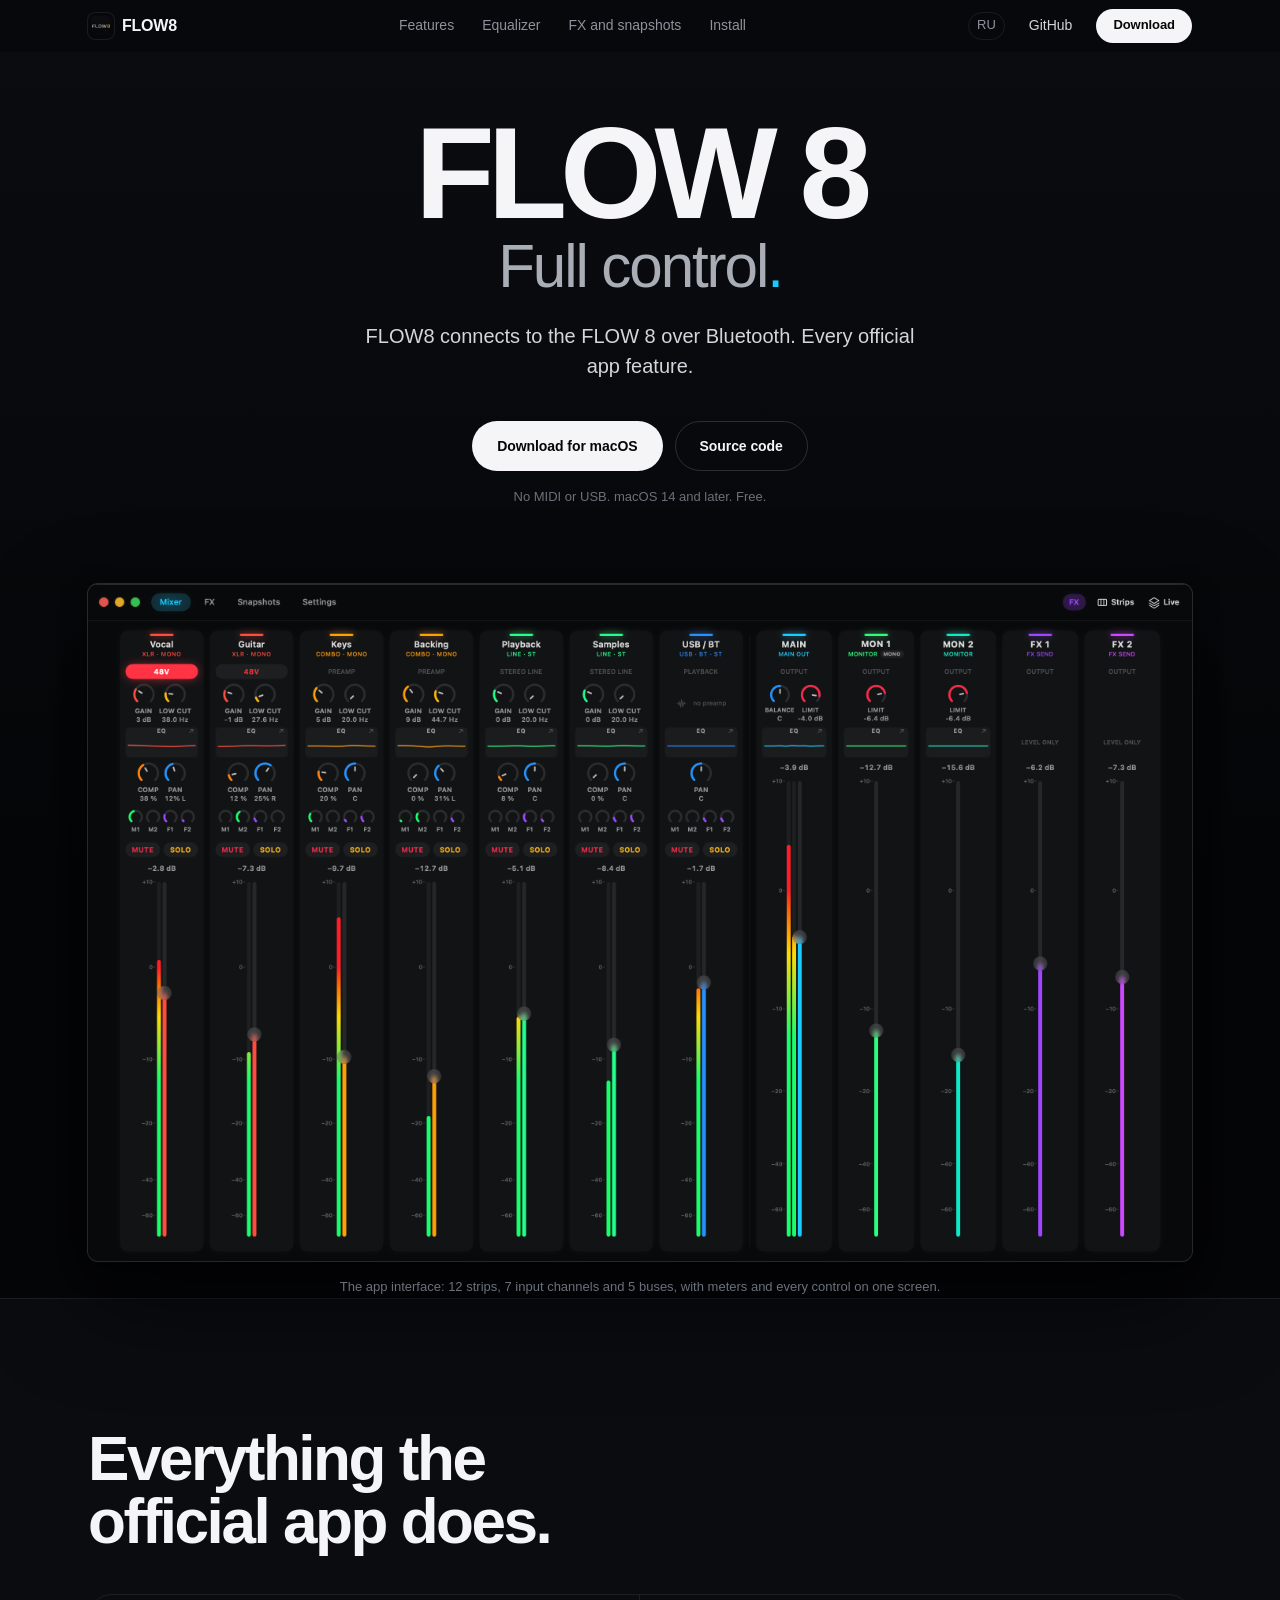
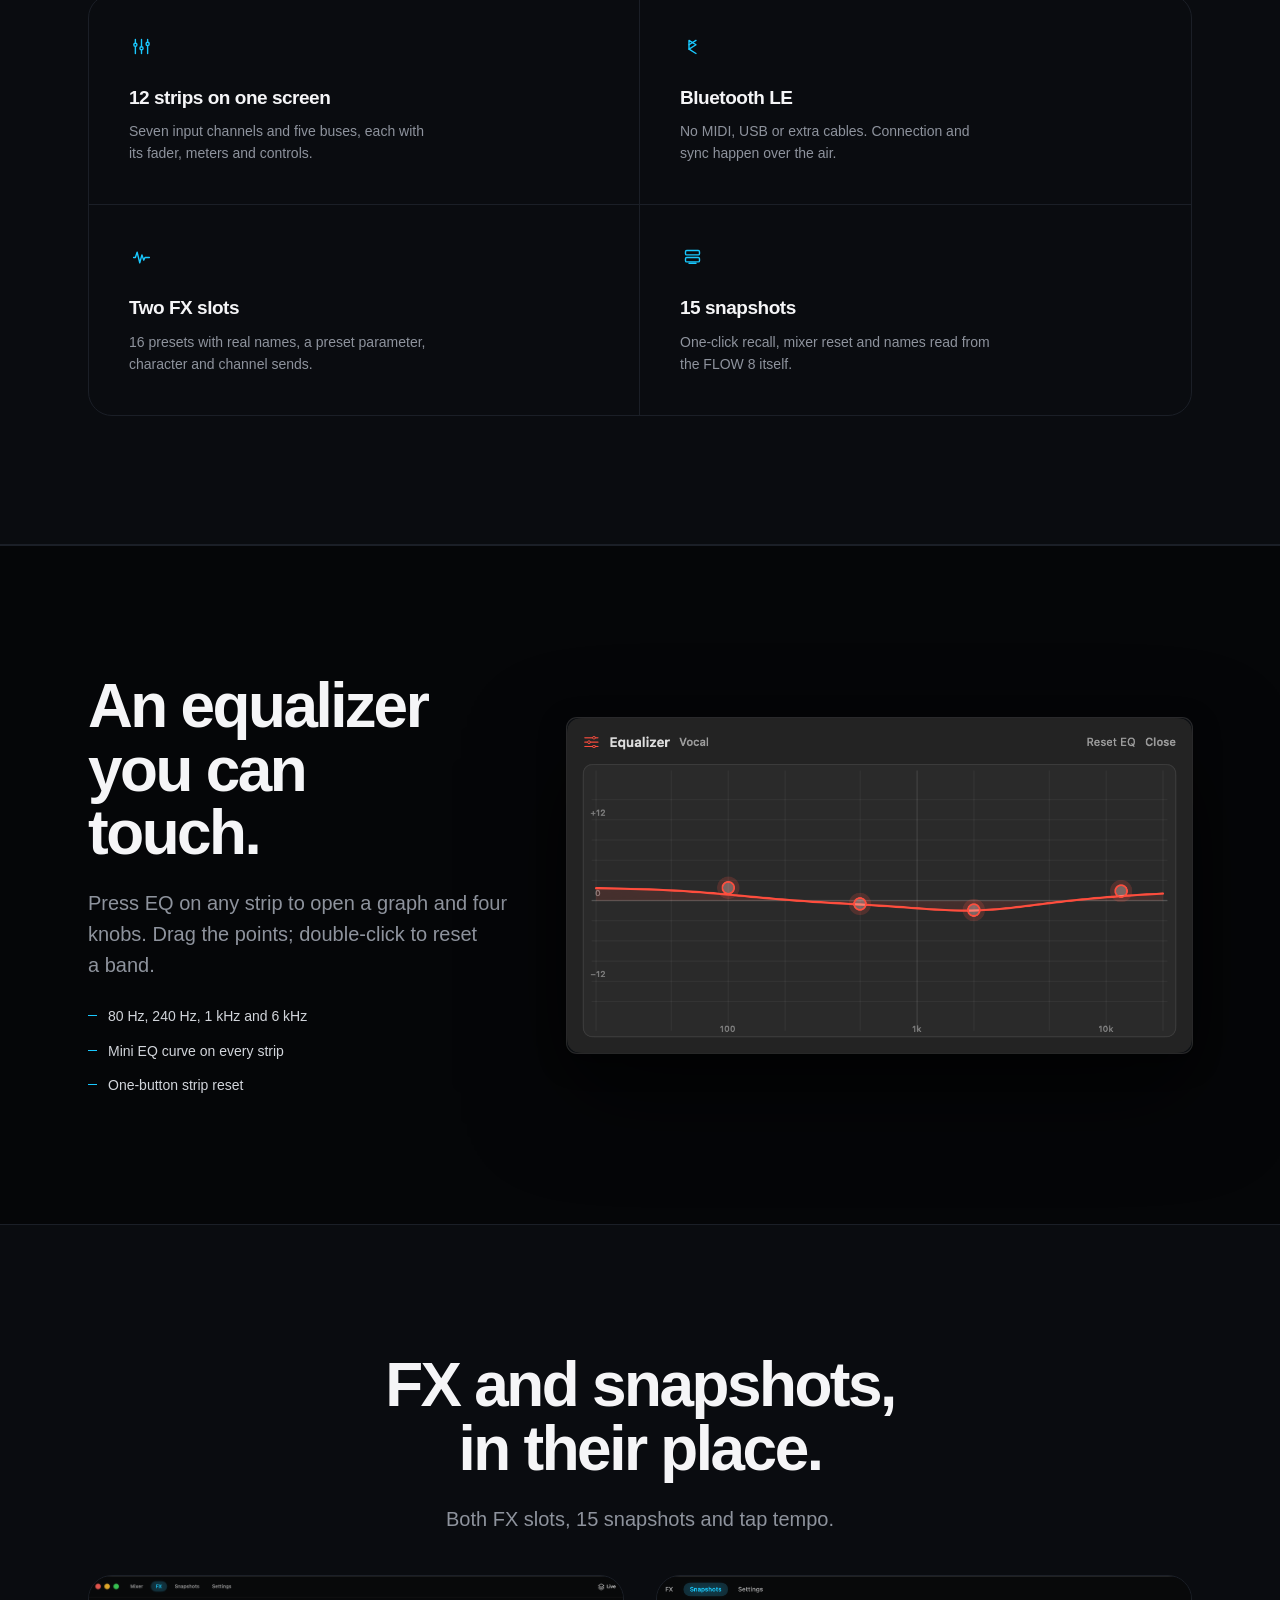
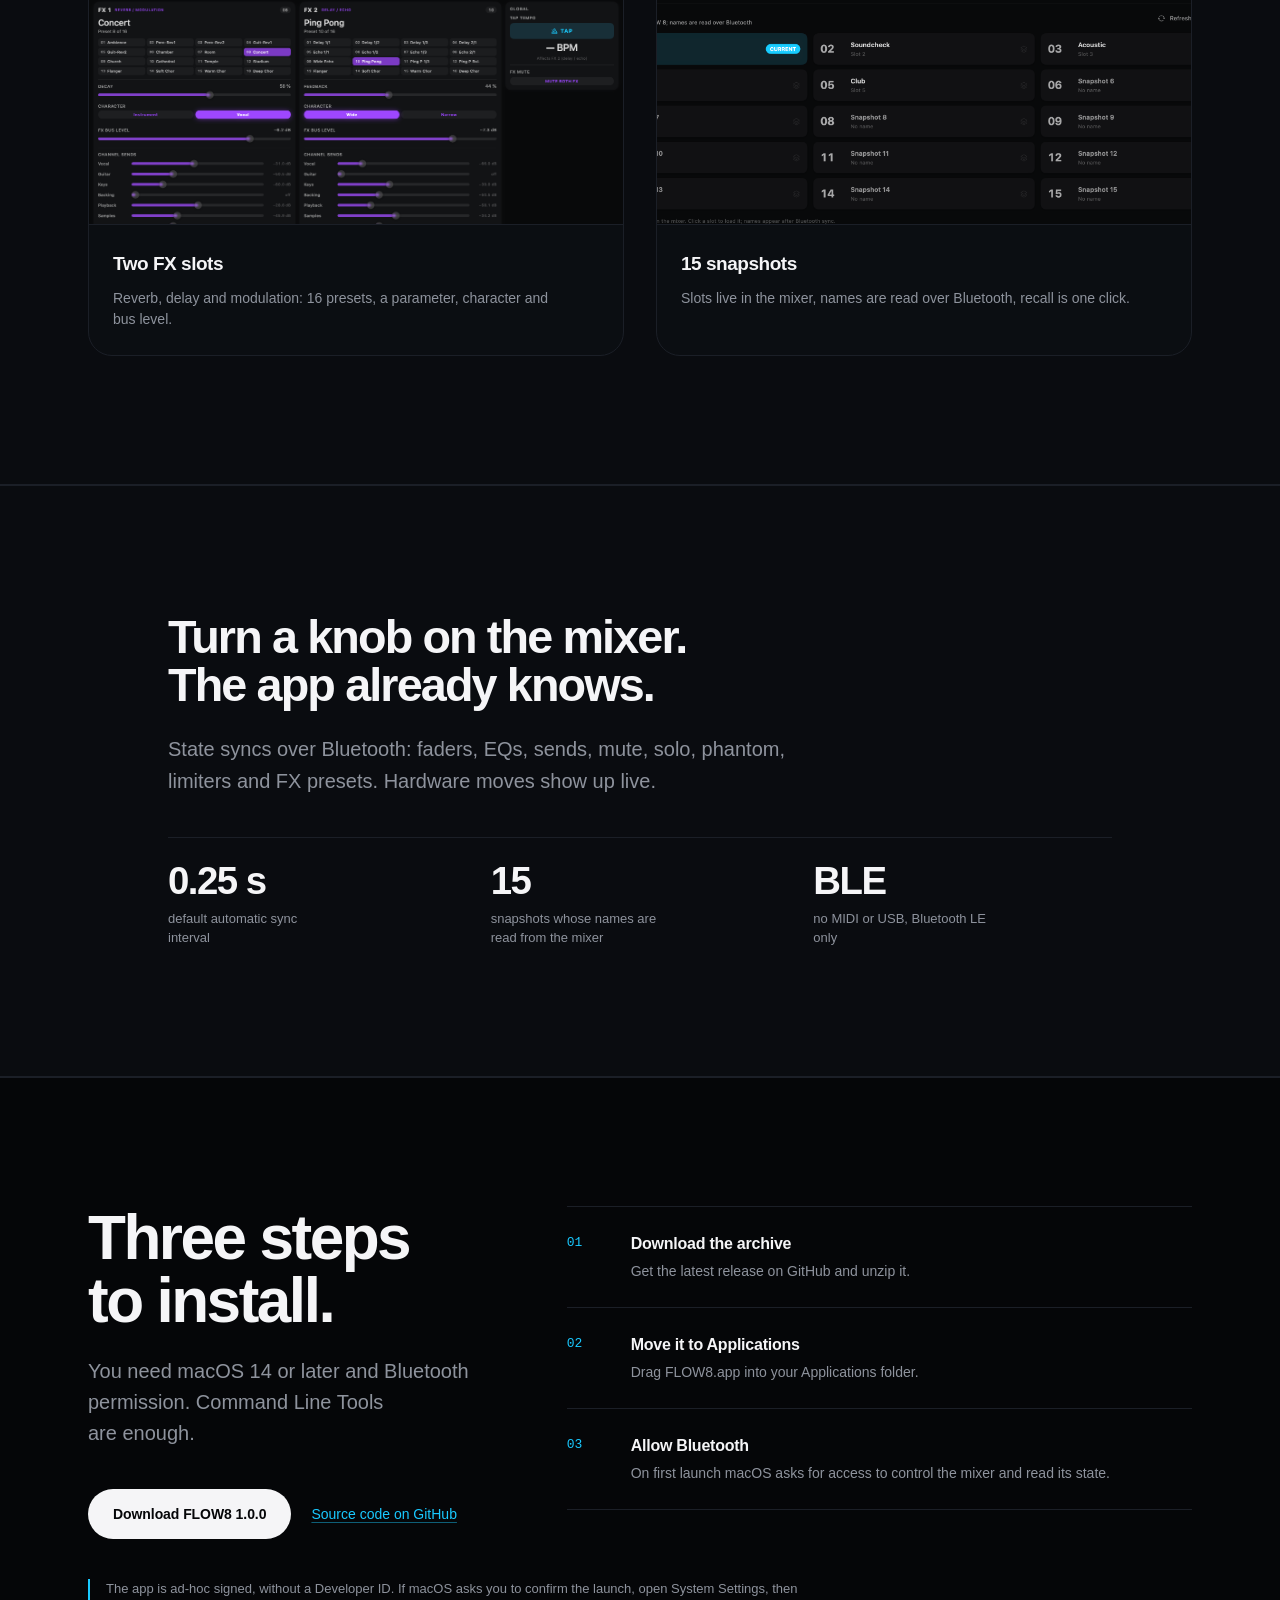
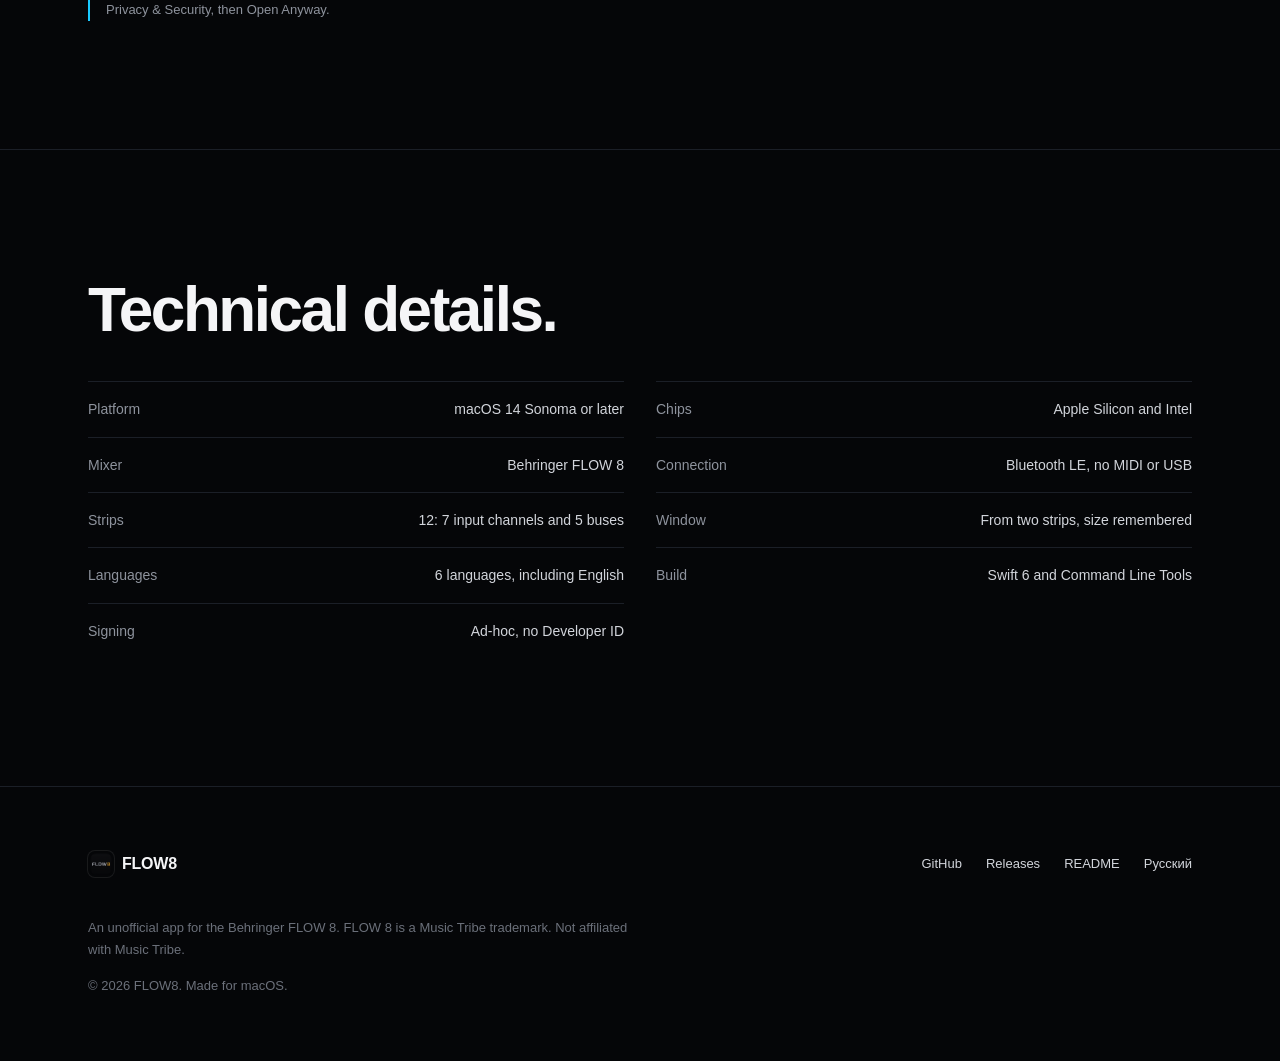
==== docs/index.html @ 112e3b73 "FLOW8 1.0.0: native macOS control for the Behringer FLOW 8" ====
<!doctype html>
<html lang="en">
<head>
  <meta charset="utf-8">
  <meta name="viewport" content="width=device-width, initial-scale=1">
  <title>FLOW8: full control of the Behringer FLOW 8 over Bluetooth</title>
  <meta name="description" content="A native macOS app that controls the Behringer FLOW 8 over Bluetooth: every channel, EQ, FX and snapshot. The full feature set of the official app, without MIDI or USB.">
  <meta name="theme-color" content="#050608">
  <link rel="canonical" href="https://repentov-dev.github.io/FLOW8/">
  <link rel="alternate" hreflang="en" href="https://repentov-dev.github.io/FLOW8/">
  <link rel="alternate" hreflang="ru" href="https://repentov-dev.github.io/FLOW8/ru/">
  <link rel="alternate" hreflang="x-default" href="https://repentov-dev.github.io/FLOW8/">
  <link rel="icon" type="image/png" href="assets/app-icon.png">
  <link rel="apple-touch-icon" href="assets/apple-touch-icon.png">
  <link rel="preload" as="image" href="assets/flow8-mixer.png">

  <meta property="og:type" content="website">
  <meta property="og:locale" content="en_US">
  <meta property="og:locale:alternate" content="ru_RU">
  <meta property="og:title" content="FLOW8: full control of the Behringer FLOW 8 over Bluetooth">
  <meta property="og:description" content="Every channel, EQ, FX and snapshot in a native macOS app. Connects to the mixer over Bluetooth, without MIDI or USB.">
  <meta property="og:url" content="https://repentov-dev.github.io/FLOW8/">
  <meta property="og:image" content="https://repentov-dev.github.io/FLOW8/assets/og.png">
  <meta property="og:image:width" content="1200">
  <meta property="og:image:height" content="630">
  <meta name="twitter:card" content="summary_large_image">

  <link rel="stylesheet" href="css/site.css">
</head>
<body>
  <a class="skip-link" href="#main">Skip to content</a>

  <header class="nav" data-nav>
    <div class="nav-inner container">
      <a class="brand" href="#top" aria-label="FLOW8, back to top">
        <img src="assets/app-icon.png" width="26" height="26" alt="">
        <span>FLOW8</span>
      </a>

      <nav class="nav-links" aria-label="Primary">
        <a href="#features">Features</a>
        <a href="#eq">Equalizer</a>
        <a href="#fx">FX and snapshots</a>
        <a href="#install">Install</a>
      </nav>

      <div class="nav-actions">
        <a class="lang-switch" href="ru/" hreflang="ru" lang="ru" aria-label="Switch to Russian">RU</a>
        <a class="nav-github" href="https://github.com/repentov-dev/FLOW8">GitHub</a>
        <a class="btn btn-primary btn-small" href="https://github.com/repentov-dev/FLOW8/releases/latest">Download</a>
      </div>
    </div>
  </header>

  <main id="main">
    <section class="hero" id="top">
      <div class="container hero-copy">
        <h1>
          <span class="hero-name">FLOW 8</span>
          <span class="hero-line">Full control<span class="hero-dot">.</span></span>
        </h1>
        <p class="hero-lead">FLOW8 connects to the FLOW 8 over Bluetooth. Every official app feature.</p>
        <div class="hero-actions">
          <a class="btn btn-primary" href="https://github.com/repentov-dev/FLOW8/releases/latest">Download for macOS</a>
          <a class="btn btn-ghost" href="https://github.com/repentov-dev/FLOW8">Source code</a>
        </div>
        <p class="hero-facts">No MIDI or USB. macOS 14 and later. Free.</p>
      </div>

      <div class="hero-stage">
        <figure class="shot shot-hero">
          <div class="shot-frame">
            <img src="assets/flow8-mixer.png" width="2800" height="1718" fetchpriority="high"
                 alt="The FLOW8 window with seven channels and five buses, including faders, knobs, equalizers and level meters.">
          </div>
          <figcaption>The app interface: 12 strips, 7 input channels and 5 buses, with meters and every control on one screen.</figcaption>
        </figure>
      </div>
    </section>

    <section class="section section-features" id="features">
      <div class="container">
        <header class="section-head reveal">
          <h2>Everything the official app does.</h2>
        </header>

        <div class="feature-grid reveal" data-delay="1">
          <article class="feature">
            <div class="feature-icon" aria-hidden="true">
              <svg viewBox="0 0 24 24">
                <path d="M5 4v4M5 12v8M12 4v8M12 16v4M19 4v3M19 11v9"/>
                <circle cx="5" cy="10" r="1.8"/>
                <circle cx="12" cy="14" r="1.8"/>
                <circle cx="19" cy="9" r="1.8"/>
              </svg>
            </div>
            <h3>12 strips on one screen</h3>
            <p>Seven input channels and five buses, each with its fader, meters and controls.</p>
          </article>

          <article class="feature">
            <div class="feature-icon" aria-hidden="true">
              <svg viewBox="0 0 24 24">
                <path d="M8 5l8 5-8 5V5z"/>
                <path d="M8 15l8 5"/>
                <path d="M16 5l-8 5"/>
              </svg>
            </div>
            <h3>Bluetooth LE</h3>
            <p>No MIDI, USB or extra cables. Connection and sync happen over the air.</p>
          </article>

          <article class="feature">
            <div class="feature-icon" aria-hidden="true">
              <svg viewBox="0 0 24 24">
                <path d="M3 12h2l2-6 3 12 2.5-9 2 6 1.5-3h5"/>
              </svg>
            </div>
            <h3>Two FX slots</h3>
            <p>16 presets with real names, a preset parameter, character and channel sends.</p>
          </article>

          <article class="feature">
            <div class="feature-icon" aria-hidden="true">
              <svg viewBox="0 0 24 24">
                <rect x="4" y="4" width="16" height="5" rx="1.4"/>
                <rect x="4" y="12" width="16" height="5" rx="1.4"/>
                <path d="M8 18.5h8"/>
              </svg>
            </div>
            <h3>15 snapshots</h3>
            <p>One-click recall, mixer reset and names read from the FLOW 8 itself.</p>
          </article>
        </div>
      </div>
    </section>

    <section class="section" id="eq">
      <div class="container split reveal">
        <div class="split-copy">
          <h2>An equalizer you can touch.</h2>
          <p>Press EQ on any strip to open a graph and four knobs. Drag the points; double-click to reset a band.</p>
          <ul class="ticks">
            <li>80 Hz, 240 Hz, 1 kHz and 6 kHz</li>
            <li>Mini EQ curve on every strip</li>
            <li>One-button strip reset</li>
          </ul>
        </div>

        <figure class="shot shot-eq">
          <div class="shot-frame">
            <img src="assets/flow8-eq.png" width="1120" height="600" loading="lazy"
                 alt="The FLOW8 equalizer window with an EQ curve and four draggable points at 80 Hz, 240 Hz, 1 kHz and 6 kHz.">
          </div>
        </figure>
      </div>
    </section>

    <section class="section section-features" id="fx">
      <div class="container">
        <header class="section-head center reveal">
          <h2>FX and snapshots, in their place.</h2>
          <p>Both FX slots, 15 snapshots and tap tempo.</p>
        </header>

        <div class="cards-2">
          <article class="card reveal">
            <div class="card-media">
              <img src="assets/flow8-fx.png" width="2360" height="1146" loading="lazy"
                   alt="The FLOW8 FX page with two slots, presets, parameters and sends for every channel.">
            </div>
            <div class="card-body">
              <h3>Two FX slots</h3>
              <p>Reverb, delay and modulation: 16 presets, a parameter, character and bus level.</p>
            </div>
          </article>

          <article class="card reveal" data-delay="1">
            <div class="card-media">
              <img src="assets/flow8-snapshots.png" width="2360" height="850" loading="lazy"
                   alt="The FLOW8 snapshots page with fifteen slots, named presets and the current slot highlighted.">
            </div>
            <div class="card-body">
              <h3>15 snapshots</h3>
              <p>Slots live in the mixer, names are read over Bluetooth, recall is one click.</p>
            </div>
          </article>
        </div>
      </div>
    </section>

    <section class="section section-sync" id="sync">
      <div class="container sync reveal">
        <h2>Turn a knob on the mixer. The app already knows.</h2>
        <p>State syncs over Bluetooth: faders, EQs, sends, mute, solo, phantom, limiters and FX presets. Hardware moves show up live.</p>

        <div class="sync-metrics">
          <div>
            <strong>0.25 s</strong>
            <span>default automatic sync interval</span>
          </div>
          <div>
            <strong>15</strong>
            <span>snapshots whose names are read from the mixer</span>
          </div>
          <div>
            <strong>BLE</strong>
            <span>no MIDI or USB, Bluetooth LE only</span>
          </div>
        </div>
      </div>
    </section>

    <section class="section" id="install">
      <div class="container">
        <div class="install-grid reveal">
          <div class="install-copy">
            <h2>Three steps to install.</h2>
            <p>You need macOS 14 or later and Bluetooth permission. Command Line Tools are enough.</p>
            <div class="install-actions">
              <a class="btn btn-primary" href="https://github.com/repentov-dev/FLOW8/releases/latest">Download FLOW8 1.0.0</a>
              <a class="text-link" href="https://github.com/repentov-dev/FLOW8">Source code on GitHub</a>
            </div>
          </div>

          <ol class="steps">
            <li>
              <div>
                <h3>Download the archive</h3>
                <p>Get the latest release on GitHub and unzip it.</p>
              </div>
            </li>
            <li>
              <div>
                <h3>Move it to Applications</h3>
                <p>Drag FLOW8.app into your Applications folder.</p>
              </div>
            </li>
            <li>
              <div>
                <h3>Allow Bluetooth</h3>
                <p>On first launch macOS asks for access to control the mixer and read its state.</p>
              </div>
            </li>
          </ol>
        </div>

        <p class="install-note reveal">The app is ad-hoc signed, without a Developer ID. If macOS asks you to confirm the launch, open System Settings, then Privacy &amp; Security, then Open Anyway.</p>
      </div>
    </section>

    <section class="section" id="specs">
      <div class="container">
        <header class="section-head reveal">
          <h2>Technical details.</h2>
        </header>

        <dl class="specs reveal" data-delay="1">
          <div>
            <dt>Platform</dt>
            <dd>macOS 14 Sonoma or later</dd>
          </div>
          <div>
            <dt>Chips</dt>
            <dd>Apple Silicon and Intel</dd>
          </div>
          <div>
            <dt>Mixer</dt>
            <dd>Behringer FLOW 8</dd>
          </div>
          <div>
            <dt>Connection</dt>
            <dd>Bluetooth LE, no MIDI or USB</dd>
          </div>
          <div>
            <dt>Strips</dt>
            <dd>12: 7 input channels and 5 buses</dd>
          </div>
          <div>
            <dt>Window</dt>
            <dd>From two strips, size remembered</dd>
          </div>
          <div>
            <dt>Languages</dt>
            <dd>6 languages, including English</dd>
          </div>
          <div>
            <dt>Build</dt>
            <dd>Swift 6 and Command Line Tools</dd>
          </div>
          <div>
            <dt>Signing</dt>
            <dd>Ad-hoc, no Developer ID</dd>
          </div>
        </dl>
      </div>
    </section>
  </main>

  <footer class="footer">
    <div class="container">
      <div class="footer-top">
        <a class="brand" href="#top" aria-label="FLOW8, back to top">
          <img src="assets/app-icon.png" width="26" height="26" alt="">
          <span>FLOW8</span>
        </a>
        <nav class="footer-links" aria-label="Links">
          <a href="https://github.com/repentov-dev/FLOW8">GitHub</a>
          <a href="https://github.com/repentov-dev/FLOW8/releases">Releases</a>
          <a href="https://github.com/repentov-dev/FLOW8#readme">README</a>
          <a href="ru/" hreflang="ru" lang="ru">Русский</a>
        </nav>
      </div>
      <p class="footer-note">An unofficial app for the Behringer FLOW 8. FLOW 8 is a Music Tribe trademark. Not affiliated with Music Tribe.</p>
      <p class="footer-legal">© 2026 FLOW8. Made for macOS.</p>
    </div>
  </footer>

  <script src="js/site.js" defer></script>
</body>
</html>
---- docs/css/site.css ----
/* Hallmark · shape: Stage hero + one proof per capability · genre: modern-minimal · theme: Apple (by request) · job: download the app · idea: "Every strip of the mixer on one screen, lit like a product." · vibe: "quiet, precise, dark, confident"
 * paper: #050608 · accent: #19c9ff · display: system SF · body: system SF · hero: FLOW 8 wordmark over the full mixer · nav: translucent bar, wordmark and one action · footer: wordmark, links, disclaimer · imagery: real app screenshots · signature: all 12 strips visible at once
 * axes: dark/grotesk-sans/cool · posture: product on a stage · contrast: pass · fold: pass · v2.0.0 */
/* Hallmark · pre-emit critique: P5 H5 E4 S4 R5 V4 · weakest: E, expression is carried by the real screenshots, so the page around them stays quiet and lets the interface be the loud part */
/* Hallmark · waive 1 · Apple-style page on the platform face · a webfont would be a pastiche, and SF ships the optical sizing and tracking this page needs */
@import url("./tokens.css");
@import url("./base.css");

/* ---------- Navigation ---------- */

.nav {
  position: fixed;
  inset: 0 0 auto;
  z-index: var(--z-nav);
  height: 52px;
  background: var(--color-nav);
  border-bottom: var(--rule-hair) solid transparent;
  -webkit-backdrop-filter: blur(22px) saturate(160%);
  backdrop-filter: blur(22px) saturate(160%);
  transition:
    background-color var(--dur-short) var(--ease-out),
    border-color var(--dur-short) var(--ease-out);
}

.nav.is-scrolled {
  background: var(--color-nav-strong);
  border-bottom-color: var(--color-hairline);
}

.nav-inner {
  max-width: var(--container);
  height: 100%;
  display: flex;
  align-items: center;
  justify-content: space-between;
  gap: var(--space-lg);
}

.brand {
  display: inline-flex;
  align-items: center;
  gap: var(--space-xs);
  color: var(--color-ink);
  font-family: var(--font-display);
  font-size: var(--text-md);
  font-weight: 600;
  letter-spacing: -0.015em;
  text-decoration: none;
  flex: none;
}

.brand img {
  width: 26px;
  height: 26px;
  border-radius: 7px;
  box-shadow: 0 0 0 1px var(--color-hairline);
}

.nav-links {
  display: flex;
  align-items: center;
  gap: 28px;
  font-size: var(--text-sm);
  color: var(--color-muted);
}

.nav-links a {
  text-decoration: none;
  transition: color var(--dur-micro) var(--ease-out);
}

.nav-links a:hover { color: var(--color-ink); }

.nav-actions {
  display: flex;
  align-items: center;
  gap: var(--space-lg);
  flex: none;
}

.lang-switch {
  display: inline-flex;
  align-items: center;
  justify-content: center;
  min-width: 32px;
  height: 28px;
  padding: 0 var(--space-xs);
  border: var(--rule-hair) solid var(--color-hairline);
  border-radius: var(--radius-pill);
  color: var(--color-muted);
  font-size: var(--text-xs);
  font-weight: 500;
  text-decoration: none;
  transition:
    color var(--dur-micro) var(--ease-out),
    border-color var(--dur-micro) var(--ease-out);
}

.lang-switch:hover {
  color: var(--color-ink);
  border-color: var(--color-rule-strong);
}

.nav-github {
  font-size: var(--text-sm);
  color: var(--color-ink-2);
  text-decoration: none;
  transition: color var(--dur-micro) var(--ease-out);
}

.nav-github:hover { color: var(--color-ink); }

/* ---------- Buttons ---------- */

.btn {
  display: inline-flex;
  align-items: center;
  justify-content: center;
  gap: var(--space-xs);
  height: 50px;
  padding: 0 var(--space-lg);
  border: var(--rule-hair) solid transparent;
  border-radius: var(--radius-pill);
  font-family: var(--font-body);
  font-size: var(--text-sm);
  font-weight: 600;
  letter-spacing: -0.005em;
  text-decoration: none;
  cursor: pointer;
  transition:
    background-color var(--dur-micro) var(--ease-out),
    border-color var(--dur-micro) var(--ease-out),
    color var(--dur-micro) var(--ease-out),
    transform var(--dur-micro) var(--ease-out);
}

.btn:active { transform: scale(0.98); }

.btn-primary {
  background: var(--color-ink);
  color: var(--color-paper);
}

.btn-primary:hover { background: var(--color-white); }

.btn-ghost {
  background: transparent;
  border-color: var(--color-hairline-strong);
  color: var(--color-ink);
}

.btn-ghost:hover {
  background: var(--color-card-hi);
  border-color: var(--color-rule-strong);
}

.btn-small {
  height: 34px;
  padding: 0 var(--space-md);
  font-size: var(--text-xs);
}

/* ---------- Hero ---------- */

.hero {
  position: relative;
  padding: calc(52px + var(--space-2xl)) 0 0;
  background: linear-gradient(180deg, var(--color-paper-2) 0%, var(--color-paper) 68%);
  isolation: isolate;
}

.hero-copy {
  max-width: var(--container);
  text-align: center;
}

.hero h1 {
  font-size: var(--text-hero-name);
  line-height: 0.88;
  letter-spacing: -0.055em;
  color: var(--color-ink);
}

.hero-name { display: block; }

.hero-line {
  display: block;
  margin-top: 0.08em;
  font-size: var(--text-hero-line);
  font-weight: 500;
  line-height: 1.02;
  letter-spacing: -0.035em;
  color: var(--color-ink-3);
}

.hero-dot { color: var(--color-accent); }

.hero-lead {
  max-width: 660px;
  margin: var(--space-lg) auto 0;
  color: var(--color-ink-2);
  font-size: var(--text-lead);
  line-height: 1.5;
}

.hero-actions {
  display: flex;
  flex-wrap: wrap;
  justify-content: center;
  gap: var(--space-sm);
  margin-top: var(--space-xl);
}

.hero-facts {
  margin-top: var(--space-md);
  color: var(--color-dim);
  font-size: var(--text-xs);
}

.hero-stage {
  position: relative;
  max-width: var(--container);
  margin: clamp(44px, 6vw, 76px) auto 0;
  padding-inline: var(--gutter);
  isolation: isolate;
}

/* ---------- Screenshot frames ---------- */

.shot { margin: 0; }

.shot-frame {
  overflow: hidden;
  background: var(--color-card);
  border-radius: var(--radius-frame);
  box-shadow: var(--shadow-frame);
}

.shot-frame img {
  width: 100%;
  height: auto;
}

.shot-hero .shot-frame { transition: transform var(--dur-long) var(--ease-out); }

.shot-hero .shot-frame:hover { transform: translateY(-4px); }

.shot figcaption {
  margin-top: var(--space-md);
  color: var(--color-dim);
  font-size: var(--text-xs);
  text-align: center;
}

/* ---------- Section grammar ---------- */

.section {
  padding-block: var(--section-gap);
  border-top: var(--rule-hair) solid var(--color-rule);
}

.section-features {
  background: var(--color-paper-2);
  color: var(--color-ink);
  border-block: var(--rule-hair) solid var(--color-rule);
}

.section-head {
  max-width: 840px;
  margin-bottom: var(--space-xl);
}

.section-head.center {
  margin-inline: auto;
  text-align: center;
}

h2 {
  font-size: var(--text-section);
  line-height: 1.02;
  letter-spacing: -0.04em;
}

.section-head p,
.split-copy > p,
.install-copy > p {
  color: var(--color-muted);
  font-size: var(--text-lead);
  line-height: 1.55;
}

.section-head p {
  margin-top: var(--space-lg);
  max-width: 560px;
}

.section-head.center p { margin-inline: auto; }

/* ---------- Feature grid ---------- */

.feature-grid {
  display: grid;
  grid-template-columns: repeat(2, minmax(0, 1fr));
  overflow: hidden;
  border: var(--rule-hair) solid var(--color-rule);
  border-radius: var(--radius-card);
  background: var(--color-paper-2);
}

.feature {
  padding: var(--space-xl);
  border-right: var(--rule-hair) solid var(--color-rule);
  border-bottom: var(--rule-hair) solid var(--color-rule);
}

.feature:nth-child(2n) { border-right: 0; }
.feature:nth-last-child(-n + 2) { border-bottom: 0; }

.feature-icon {
  display: grid;
  place-items: center;
  width: 42px;
  height: 42px;
  margin-bottom: var(--space-lg);
  width: 24px;
  height: 24px;
  color: var(--color-accent);
}

.feature-icon svg {
  width: 21px;
  height: 21px;
  stroke: currentColor;
  fill: none;
  stroke-width: 1.6;
  stroke-linecap: round;
  stroke-linejoin: round;
}

.feature h3 {
  font-size: var(--text-card);
  letter-spacing: -0.025em;
}

.feature p {
  margin-top: var(--space-xs);
  max-width: 40ch;
  color: var(--color-muted);
  font-size: var(--text-sm);
  line-height: 1.55;
}

/* ---------- Split: EQ ---------- */

.split {
  display: grid;
  grid-template-columns: minmax(0, 5fr) minmax(0, 7fr);
  gap: var(--gap-columns);
  align-items: center;
}

.split-copy h2 { max-width: 11ch; }

.split-copy > p {
  margin-top: var(--space-lg);
  max-width: 42ch;
}

.ticks {
  display: grid;
  gap: var(--space-sm);
  margin: var(--space-lg) 0 0;
  padding: 0;
  list-style: none;
}

.ticks li {
  position: relative;
  padding-left: 20px;
  color: var(--color-ink-2);
  font-size: var(--text-sm);
}

.ticks li::before {
  content: "";
  position: absolute;
  left: 0;
  top: 0.72em;
  width: 9px;
  height: var(--rule-hair);
  background: var(--color-accent);
}

.shot-eq .shot-frame { border-radius: var(--radius-media); }

/* ---------- FX and snapshots ---------- */

.cards-2 {
  display: grid;
  grid-template-columns: repeat(2, minmax(0, 1fr));
  gap: var(--gap-columns);
}

.card {
  overflow: hidden;
  color: var(--color-ink);
  border: var(--rule-hair) solid var(--color-rule);
  border-radius: var(--radius-card);
  background: var(--color-card);
}

.card-media {
  overflow: hidden;
  color: var(--color-ink);
  background: var(--color-paper-3);
  border-bottom: var(--rule-hair) solid var(--color-rule);
}

.card-media img {
  width: 100%;
  aspect-ratio: 2.15;
  object-fit: cover;
  object-position: top center;
}

.card-body { padding: var(--space-lg); }

.card-body h3 {
  font-size: var(--text-card);
  letter-spacing: -0.025em;
}

.card-body p {
  margin-top: var(--space-xs);
  color: var(--color-muted);
  font-size: var(--text-sm);
  line-height: 1.55;
}

/* ---------- Sync statement ---------- */

.section-sync {
  border-block: var(--rule-hair) solid var(--color-rule);
  background: var(--color-paper-2);
  color: var(--color-ink);
}

.sync { max-width: 1040px; }

.sync h2 {
  max-width: 22ch;
  font-size: var(--text-section-s);
}

.sync > p {
  margin-top: var(--space-lg);
  max-width: 640px;
  color: var(--color-muted);
  font-size: var(--text-lead);
}

.sync-metrics {
  display: grid;
  grid-template-columns: repeat(3, minmax(0, 1fr));
  gap: var(--space-lg);
  margin-top: var(--space-xl);
  padding-top: var(--space-lg);
  border-top: var(--rule-hair) solid var(--color-rule);
}

.sync-metrics strong {
  display: block;
  font-family: var(--font-display);
  font-size: clamp(1.8rem, 3vw, 2.5rem);
  font-weight: 600;
  letter-spacing: -0.04em;
  line-height: 1;
  font-variant-numeric: tabular-nums;
}

.sync-metrics span {
  display: block;
  max-width: 24ch;
  margin-top: var(--space-xs);
  color: var(--color-muted);
  font-size: var(--text-xs);
  line-height: 1.5;
}

/* ---------- Install ---------- */

.install-grid {
  display: grid;
  grid-template-columns: minmax(0, 5fr) minmax(0, 7fr);
  gap: var(--gap-columns);
  align-items: start;
}

.install-copy > p {
  margin-top: var(--space-lg);
  max-width: 36ch;
}

.install-actions {
  display: flex;
  flex-wrap: wrap;
  align-items: center;
  gap: 20px;
  margin-top: var(--space-xl);
}

.text-link {
  color: var(--color-accent);
  font-size: var(--text-sm);
  font-weight: 500;
  text-decoration: underline;
  text-decoration-color: color-mix(in oklab, var(--color-accent) 45%, transparent);
  text-underline-offset: 0.22em;
  transition: text-decoration-color var(--dur-micro) var(--ease-out);
}

.text-link:hover { text-decoration-color: var(--color-accent); }

.steps {
  margin: 0;
  padding: 0;
  list-style: none;
  border-top: var(--rule-hair) solid var(--color-rule);
  counter-reset: step;
}

.steps li {
  display: grid;
  grid-template-columns: 40px minmax(0, 1fr);
  gap: var(--space-lg);
  counter-increment: step;
  padding: var(--space-lg) 0;
  border-bottom: var(--rule-hair) solid var(--color-rule);
}

.steps li::before {
  content: counter(step, decimal-leading-zero);
  padding-top: 2px;
  color: var(--color-accent);
  font-family: var(--font-mono);
  font-size: var(--text-xs);
  font-weight: 500;
  font-variant-numeric: tabular-nums;
}

.steps h3 {
  font-size: var(--text-md);
  letter-spacing: -0.015em;
}

.steps p {
  margin-top: var(--space-2xs);
  color: var(--color-muted);
  font-size: var(--text-sm);
}

.install-note {
  max-width: 740px;
  margin-top: var(--space-xl);
  padding-left: var(--space-md);
  border-left: 2px solid var(--color-accent);
  color: var(--color-muted);
  font-size: var(--text-xs);
  line-height: 1.6;
}

/* ---------- Specs ---------- */

.specs {
  display: grid;
  grid-template-columns: repeat(2, minmax(0, 1fr));
  gap: 0 var(--gap-columns);
  margin: var(--space-xl) 0 0;
}

.specs > div {
  display: flex;
  justify-content: space-between;
  gap: var(--space-lg);
  padding: var(--space-md) 0;
  border-top: var(--rule-hair) solid var(--color-rule);
}

.specs dt {
  color: var(--color-muted);
  font-size: var(--text-sm);
}

.specs dd {
  margin: 0;
  color: var(--color-ink-2);
  font-size: var(--text-sm);
  text-align: right;
}

/* ---------- Footer ---------- */

.footer {
  padding: var(--space-2xl) 0;
  border-top: var(--rule-hair) solid var(--color-rule);
  color: var(--color-dim);
  font-size: var(--text-xs);
}

.footer-top {
  display: flex;
  flex-wrap: wrap;
  align-items: center;
  justify-content: space-between;
  gap: var(--space-lg);
}

.footer-links {
  display: flex;
  flex-wrap: wrap;
  gap: var(--space-lg);
}

.footer-links a {
  color: var(--color-ink-2);
  text-decoration: none;
  transition: color var(--dur-micro) var(--ease-out);
}

.footer-links a:hover { color: var(--color-ink); }

.footer-note {
  max-width: 76ch;
  margin-top: var(--space-xl);
  line-height: 1.65;
}

.footer-legal { margin-top: var(--space-md); }

/* ---------- Reveal ---------- */

html.js .reveal {
  opacity: 0;
  transform: translate3d(0, 18px, 0);
  transition:
    opacity var(--dur-long) var(--ease-out),
    transform var(--dur-long) var(--ease-out);
}

html.js .reveal[data-delay="1"] { transition-delay: 60ms; }
html.js .reveal[data-delay="2"] { transition-delay: 120ms; }
html.js .reveal[data-delay="3"] { transition-delay: 180ms; }

html.js .reveal.is-in {
  opacity: 1;
  transform: none;
}

/* ---------- Responsive ---------- */

@media (max-width: 1080px) {
  .nav-links { gap: 20px; }

  .split,
  .install-grid { gap: var(--gap-columns); }
}

@media (max-width: 900px) {
  .nav-links,
  .nav-github { display: none; }

  .split,
  .install-grid {
    grid-template-columns: minmax(0, 1fr);
  }

  .split-copy h2,
  .split-copy > p { max-width: 100%; }

  .shot-eq { order: 2; }

  .sync-metrics {
    grid-template-columns: repeat(3, minmax(0, 1fr));
    gap: var(--space-md);
  }
}

@media (max-width: 760px) {
  .hero { padding-top: calc(52px + var(--space-xl)); }

  .feature-grid,
  .cards-2,
  .specs {
    grid-template-columns: minmax(0, 1fr);
  }

  .feature {
    border-right: 0;
    border-bottom: var(--rule-hair) solid var(--color-rule);
  }

  .feature:nth-child(2n) { border-right: 0; }
  .feature:nth-last-child(-n + 2) { border-bottom: var(--rule-hair) solid var(--color-rule); }
  .feature:last-child { border-bottom: 0; }

  .specs > div:first-child { border-top: 0; }

  .card-media img { aspect-ratio: 2.1; }

  .footer-top { align-items: flex-start; flex-direction: column; }
}

@media (max-width: 620px) {
  .sync-metrics { grid-template-columns: minmax(0, 1fr); }
  .sync-metrics > div + div { padding-top: var(--space-md); border-top: var(--rule-hair) solid var(--color-rule); }

  .hero-actions .btn { width: 100%; }

  .hero-facts { line-height: 1.5; }

  .shot figcaption { text-align: left; }

  .install-actions { align-items: flex-start; flex-direction: column; }
}

@media (prefers-reduced-motion: reduce) {
  html.js .reveal {
    opacity: 1;
    transform: none;
    transition: none;
  }

  .shot-hero .shot-frame { transition: none; }
}

@media (prefers-reduced-transparency: reduce) {
  .nav {
    background: var(--color-paper);
    -webkit-backdrop-filter: none;
    backdrop-filter: none;
  }
}

@media (prefers-contrast: more) {
  :root {
    --color-muted: var(--color-muted-contrast);
    --color-dim: var(--color-dim-contrast);
    --color-rule: var(--color-rule-contrast);
  }

  .nav {
    background: var(--color-paper);
    -webkit-backdrop-filter: none;
    backdrop-filter: none;
  }

  .shot-frame,
  .card,
  .feature-grid { border-color: var(--color-hairline-strong); }
}

@supports not ((backdrop-filter: blur(1px)) or (-webkit-backdrop-filter: blur(1px))) {
  .nav { background: var(--color-paper); }
}
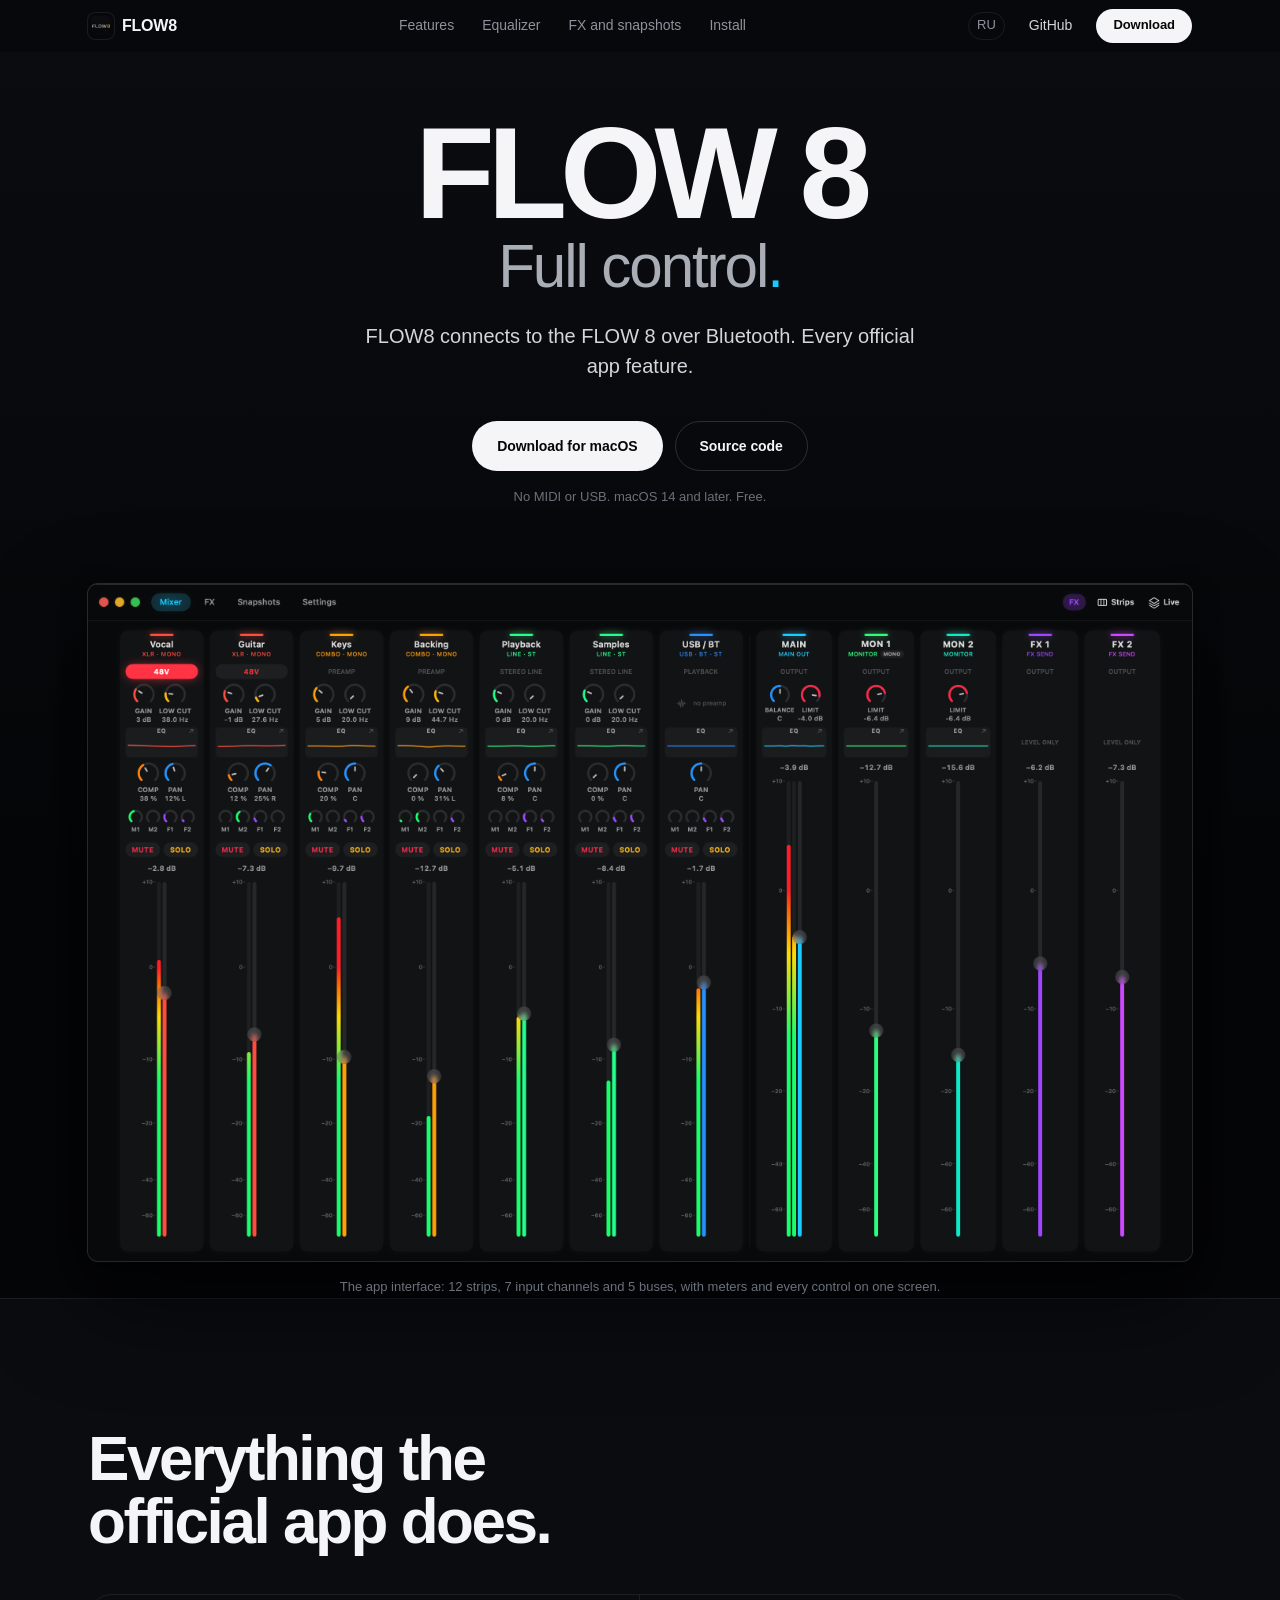
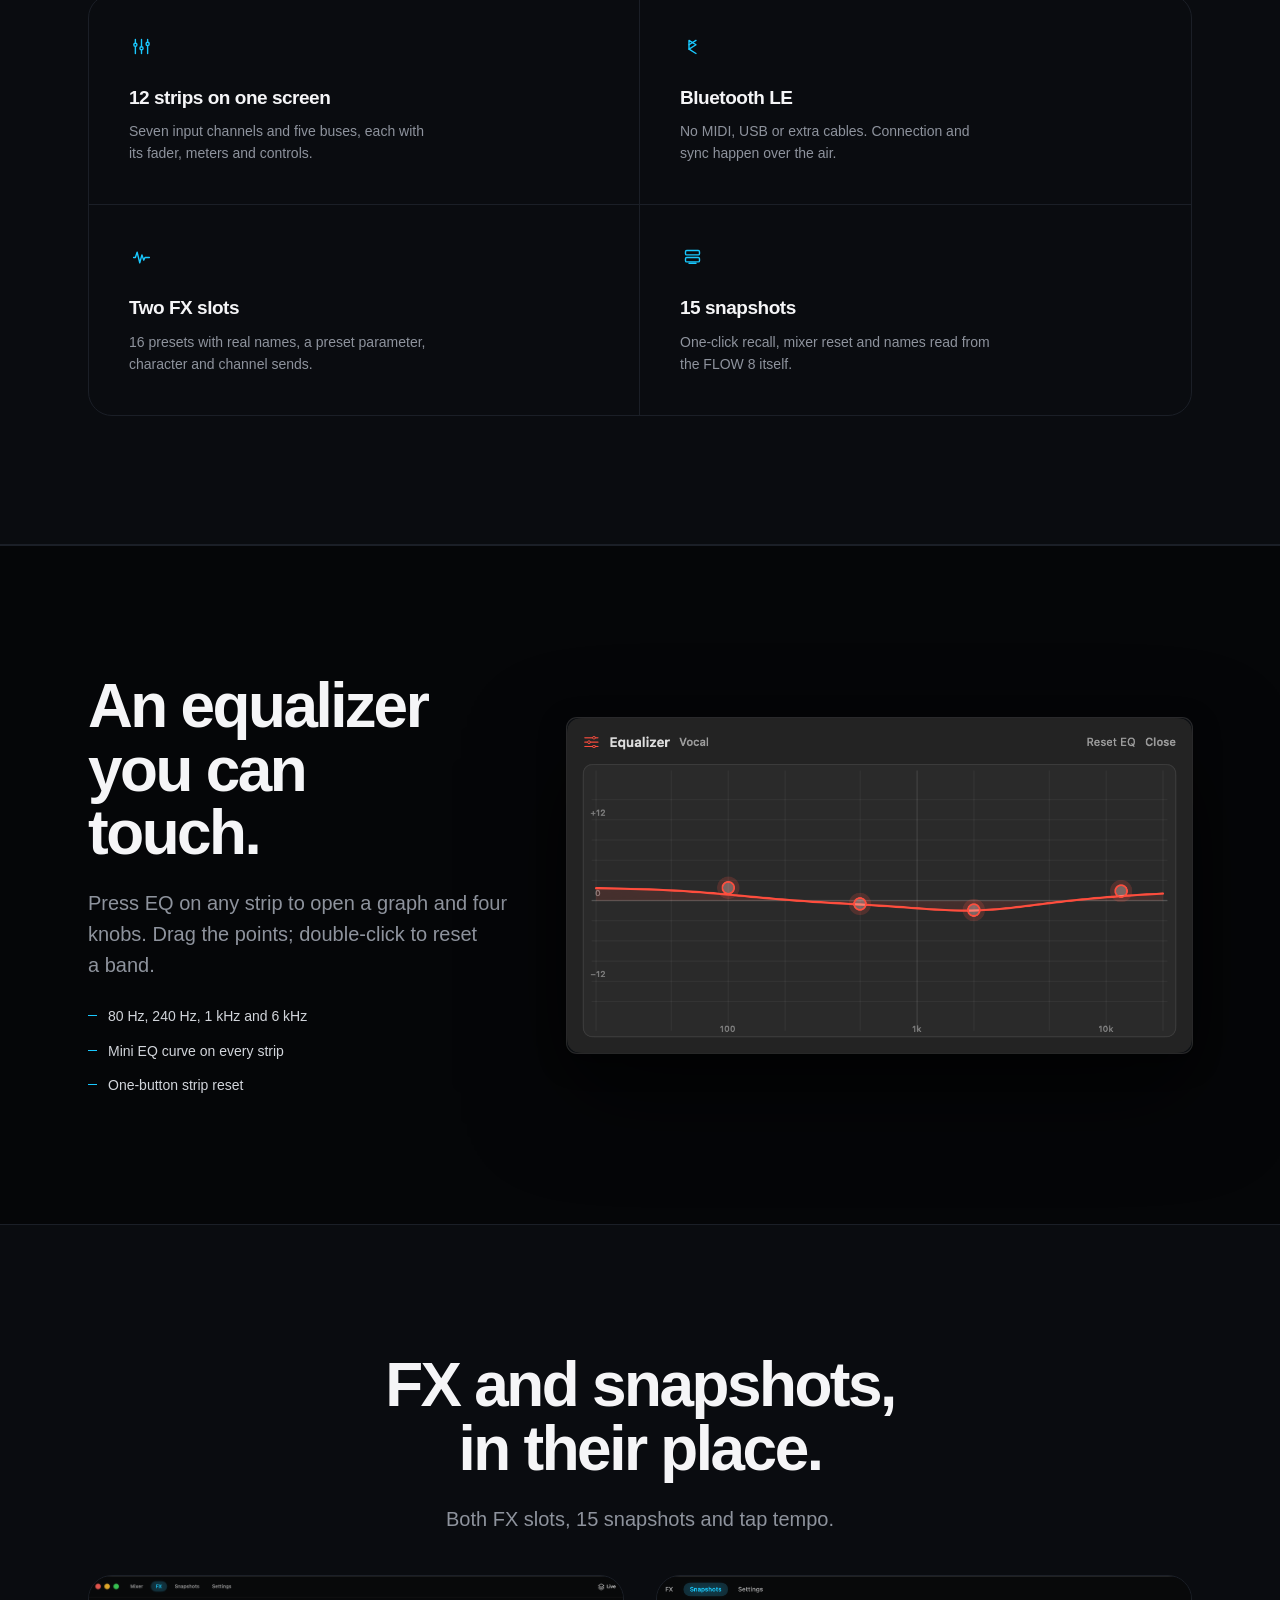
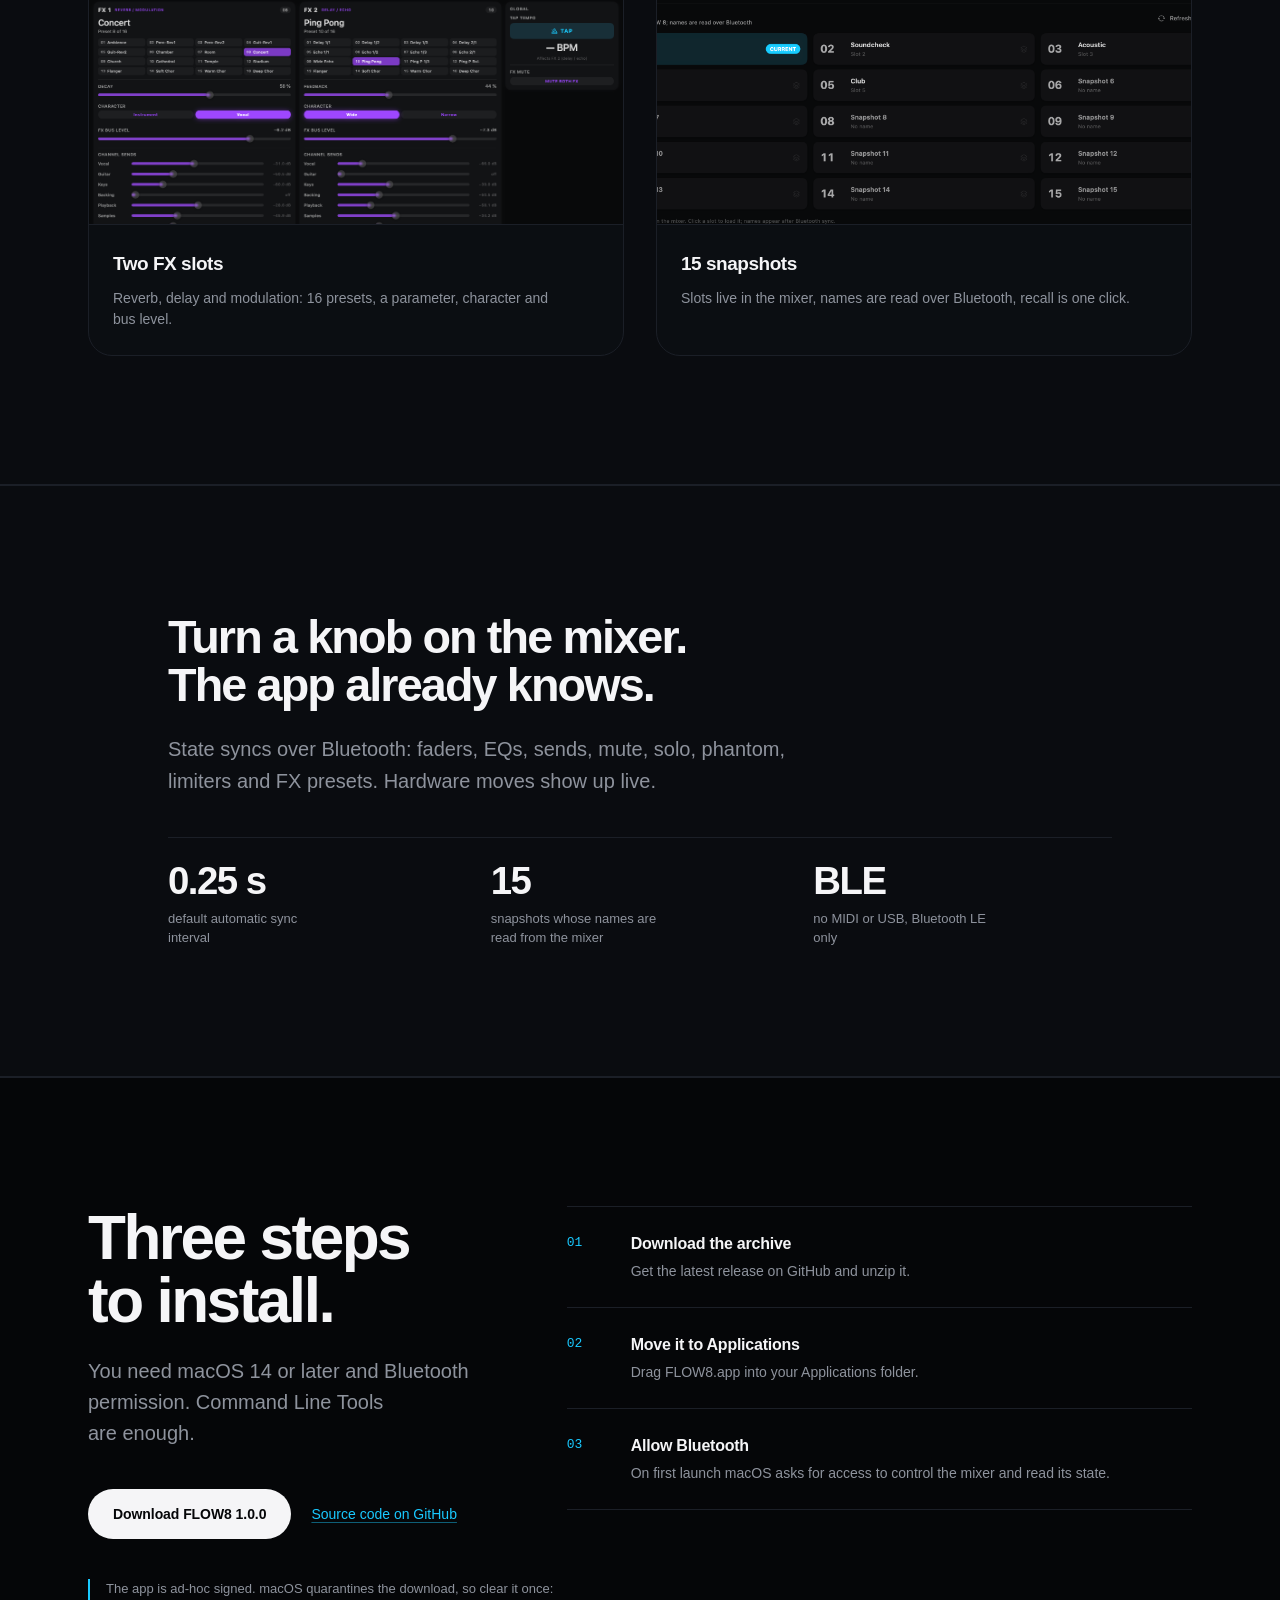
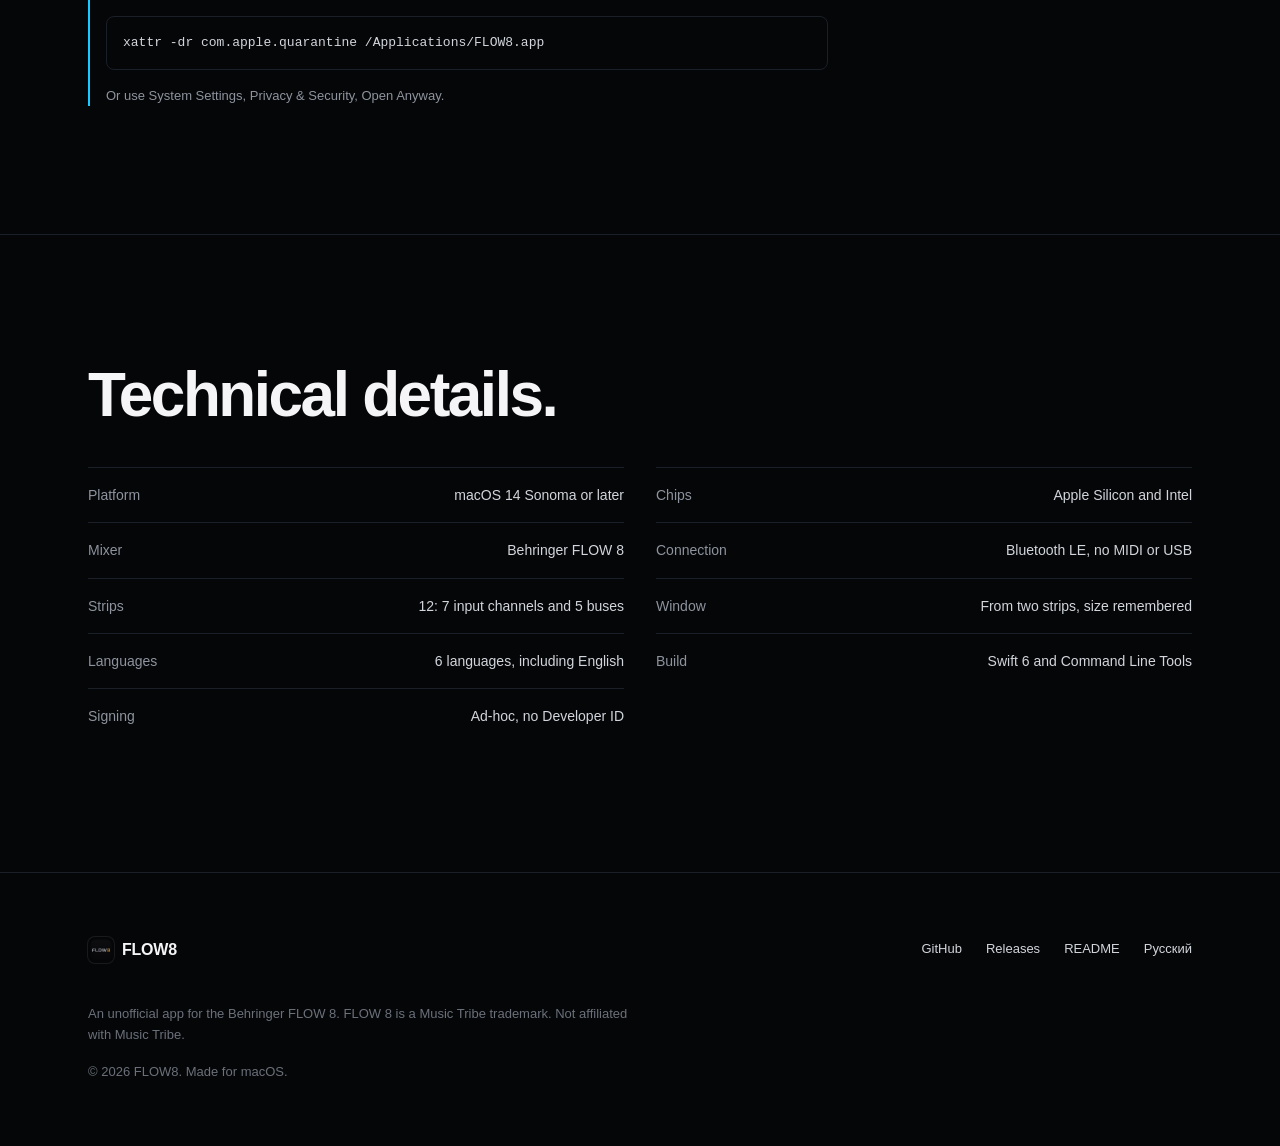
==== commit 0b5db37b: "Document the quarantine step for downloaded builds" ====
--- a/docs/index.html
+++ b/docs/index.html
@@ -20,9 +20,9 @@
   <meta property="og:title" content="FLOW8: full control of the Behringer FLOW 8 over Bluetooth">
   <meta property="og:description" content="Every channel, EQ, FX and snapshot in a native macOS app. Connects to the mixer over Bluetooth, without MIDI or USB.">
   <meta property="og:url" content="https://repentov-dev.github.io/FLOW8/">
-  <meta property="og:image" content="https://repentov-dev.github.io/FLOW8/assets/og.png">
-  <meta property="og:image:width" content="1200">
-  <meta property="og:image:height" content="630">
+  <meta property="og:image" content="https://repentov-dev.github.io/FLOW8/assets/social-preview.png">
+  <meta property="og:image:width" content="1280">
+  <meta property="og:image:height" content="640">
   <meta name="twitter:card" content="summary_large_image">
 
   <link rel="stylesheet" href="css/site.css">
@@ -245,7 +245,11 @@
           </ol>
         </div>
 
-        <p class="install-note reveal">The app is ad-hoc signed, without a Developer ID. If macOS asks you to confirm the launch, open System Settings, then Privacy &amp; Security, then Open Anyway.</p>
+        <div class="install-note reveal">
+          <p>The app is ad-hoc signed. macOS quarantines the download, so clear it once:</p>
+          <pre><code>xattr -dr com.apple.quarantine /Applications/FLOW8.app</code></pre>
+          <p>Or use System Settings, Privacy &amp; Security, Open Anyway.</p>
+        </div>
       </div>
     </section>
 
--- a/docs/css/site.css
+++ b/docs/css/site.css
@@ -569,6 +569,25 @@
   line-height: 1.6;
 }
 
+.install-note p { margin: 0; }
+
+.install-note p + p { margin-top: var(--space-sm); }
+
+.install-note pre {
+  margin: var(--space-md) 0;
+  padding: var(--space-md);
+  overflow-x: auto;
+  white-space: pre-wrap;
+  overflow-wrap: anywhere;
+  background: var(--color-paper);
+  border: var(--rule-hair) solid var(--color-rule);
+  border-radius: 8px;
+  color: var(--color-ink-2);
+  font-family: var(--font-mono);
+  font-size: var(--text-xs);
+  line-height: 1.5;
+}
+
 /* ---------- Specs ---------- */
 
 .specs {
